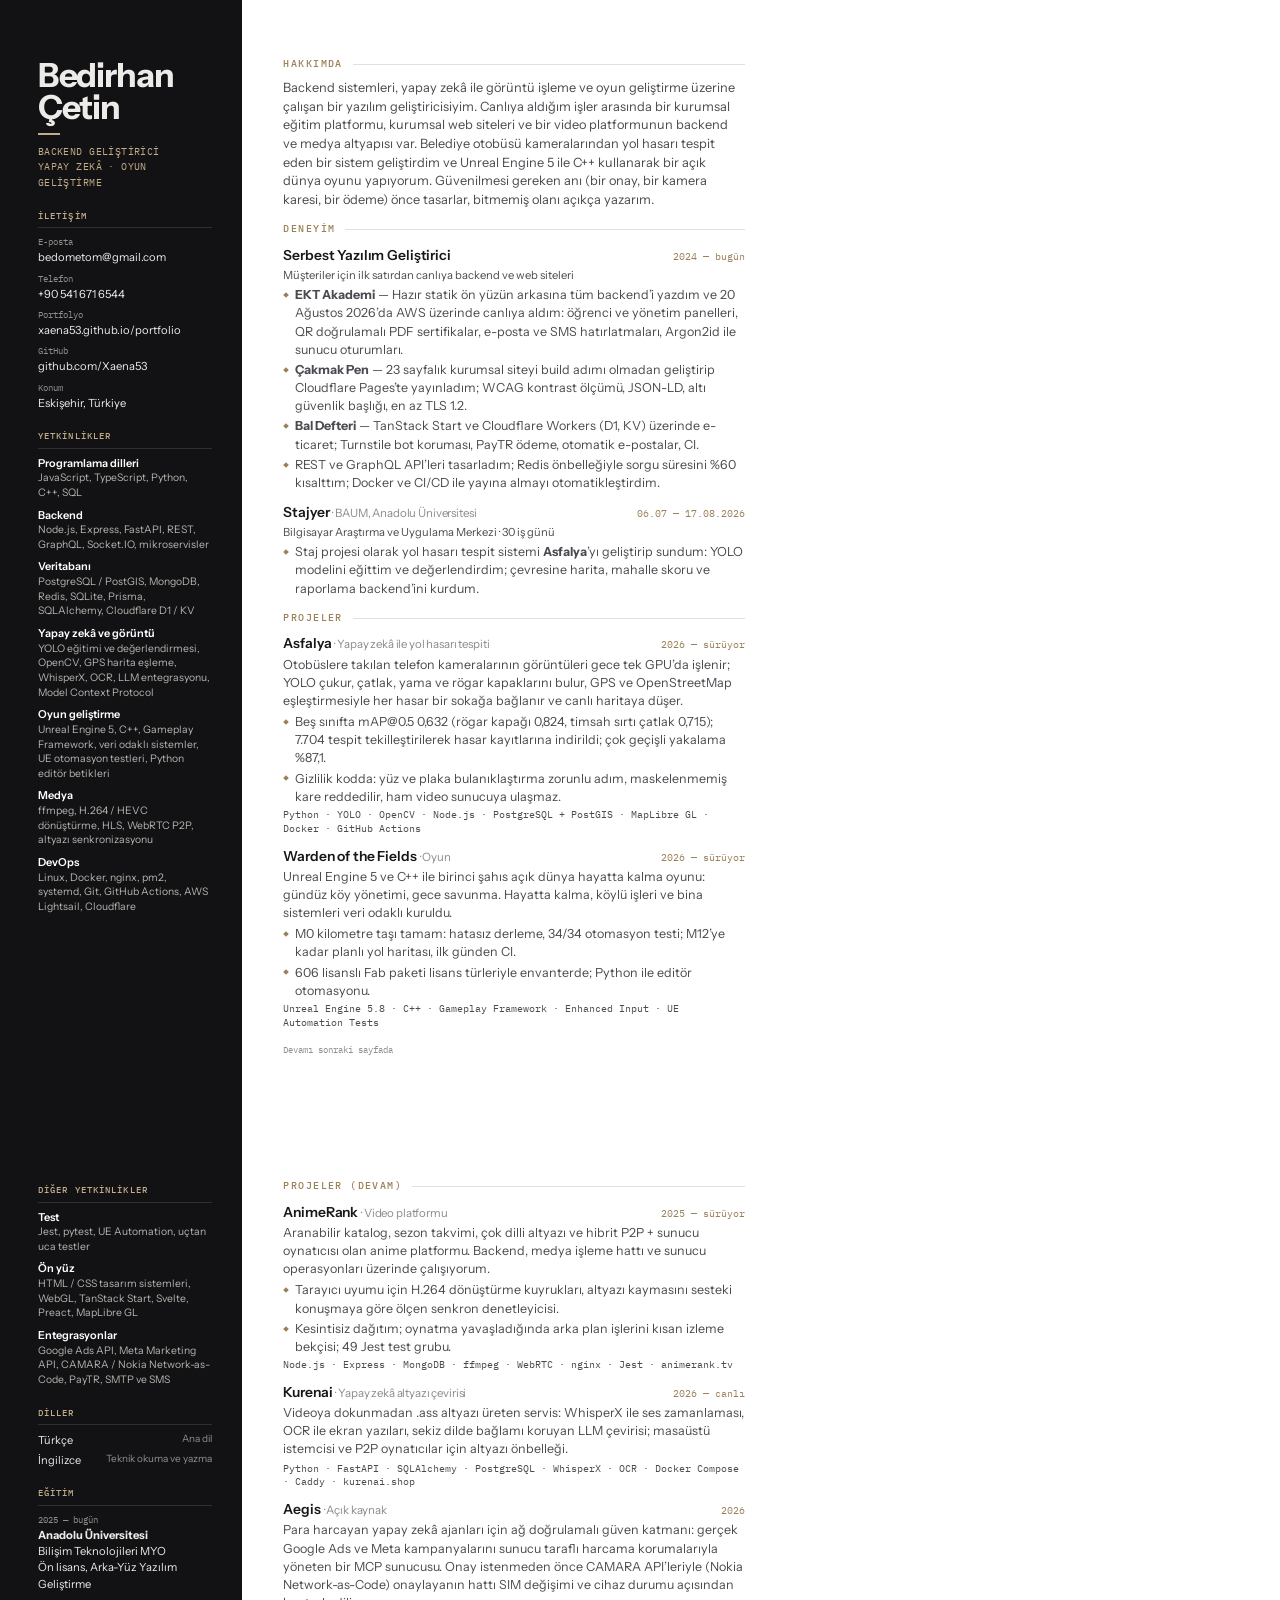
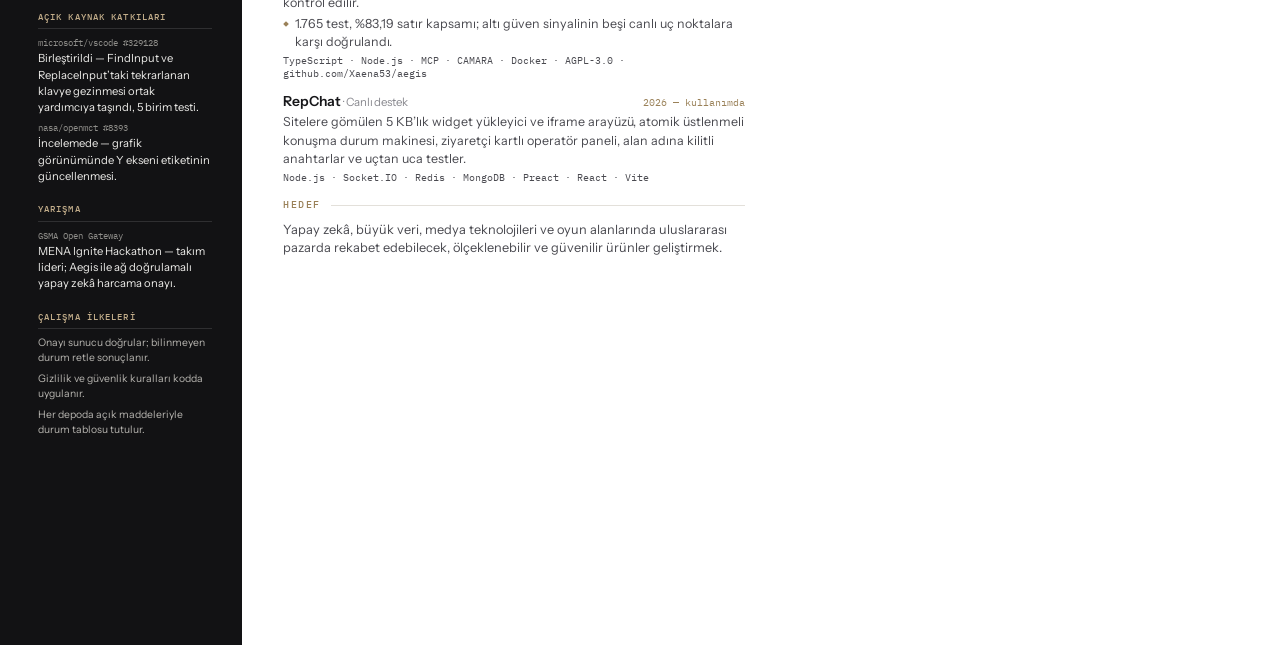
==== cv/cv.html @ b9592bd6 "Project detail dialogs, Asfalya damage lens, WebGL flow background, game dev skills, updated CV Co-A" ====
<!DOCTYPE html>
<html lang="tr">
<head>
<meta charset="utf-8">
<title>Bedirhan Çetin — Özgeçmiş</title>
<link href="https://fonts.googleapis.com/css2?family=IBM+Plex+Mono:wght@400;500&family=Instrument+Sans:wght@400;500;600;700&display=swap" rel="stylesheet">
<style>
  @page { size: A4; margin: 0; }
  :root { --ink: #17171a; --ink2: #4a4a50; --ink3: #8a8a90; --hair: #e3e0da; --side: #121214; --acc: #9a8158; --acc2: #c2ad8a; }
  * { box-sizing: border-box; }
  html, body { margin: 0; background: #fff; color: var(--ink); font-family: "Instrument Sans", system-ui, sans-serif; font-size: 9.4pt; line-height: 1.45; -webkit-print-color-adjust: exact; print-color-adjust: exact; }
  .sayfa { width: 210mm; min-height: 297mm; display: grid; grid-template-columns: 64mm 1fr; page-break-after: always; }
  .sayfa:last-child { page-break-after: auto; }
  aside { background: var(--side); color: #ecebe8; padding: 16mm 8mm 12mm 10mm; }
  main { padding: 15mm 13mm 12mm 11mm; }
  .mono { font-family: "IBM Plex Mono", monospace; }
  .ad { font-size: 25pt; font-weight: 700; letter-spacing: -.035em; line-height: .95; margin: 0; }
  .unvan { margin: 9px 0 0; font-family: "IBM Plex Mono", monospace; font-size: 7.8pt; color: var(--acc2); letter-spacing: .04em; text-transform: uppercase; line-height: 1.5; }
  .unvan::before { content: ""; display: block; width: 22px; height: 2px; background: var(--acc2); margin-bottom: 9px; }
  aside h2 { font-family: "IBM Plex Mono", monospace; font-size: 7pt; font-weight: 500; letter-spacing: .12em; text-transform: uppercase; color: var(--acc2); margin: 18px 0 7px; padding-bottom: 5px; border-bottom: 1px solid rgba(255,255,255,.12); }
  aside dl { margin: 0; } aside dt { font-family: "IBM Plex Mono", monospace; font-size: 6.8pt; color: #8f8e8a; margin-top: 6px; }
  aside dd { margin: 1px 0 0; font-size: 8.4pt; } aside a { color: #ecebe8; text-decoration: none; }
  .yet { margin: 0; padding: 0; list-style: none; }
  .yet li { margin: 0 0 7px; } .yet b { display: block; font-size: 8.2pt; font-weight: 600; color: #fff; }
  .yet span { display: block; font-size: 7.8pt; color: #b7b5b0; line-height: 1.4; }
  .dil { display: flex; justify-content: space-between; font-size: 8.3pt; margin: 4px 0; } .dil span:last-child { color: #8f8e8a; font-size: 7.5pt; }
  main h2 { font-family: "IBM Plex Mono", monospace; font-size: 7.6pt; font-weight: 500; letter-spacing: .14em; text-transform: uppercase; color: var(--acc); margin: 0 0 8px; display: flex; align-items: center; gap: 10px; }
  main h2::after { content: ""; flex: 1; height: 1px; background: var(--hair); }
  section { margin-bottom: 13px; }
  .ozet { font-size: 9.6pt; color: var(--ink2); margin: 0; }
  .is { margin: 0 0 10px; break-inside: avoid; }
  .is__ust { display: flex; justify-content: space-between; align-items: baseline; gap: 10px; }
  .is h3 { margin: 0; font-size: 10.4pt; font-weight: 600; letter-spacing: -.01em; }
  .is h3 small { font-weight: 400; color: var(--ink3); font-size: 8.6pt; }
  .tarih { font-family: "IBM Plex Mono", monospace; font-size: 7.4pt; color: var(--acc); white-space: nowrap; }
  .alt { margin: 1px 0 4px; font-size: 8.4pt; color: var(--ink3); }
  .is p { margin: 2px 0 3px; color: var(--ink2); }
  ul.m { margin: 3px 0 0; padding: 0; list-style: none; }
  ul.m li { position: relative; padding-left: 12px; margin: 0 0 2px; color: var(--ink2); }
  ul.m li::before { content: ""; position: absolute; left: 1px; top: .55em; width: 4px; height: 4px; transform: rotate(45deg); background: var(--acc); }
  .yigin { margin-top: 3px; font-family: "IBM Plex Mono", monospace; font-size: 7.2pt; color: var(--ink3); }
  .kat { display: grid; grid-template-columns: auto 1fr auto; gap: 2px 10px; align-items: baseline; margin: 0 0 6px; }
  .kat b { font-weight: 600; } .kat span { color: var(--ink2); } .rozet { font-family: "IBM Plex Mono", monospace; font-size: 6.8pt; padding: 1px 6px; border-radius: 99px; border: 1px solid var(--hair); color: var(--acc); }
  .alt-not { margin-top: 10px; font-family: "IBM Plex Mono", monospace; font-size: 6.8pt; color: #8f8e8a; }
</style>
</head>
<body>

<!-- SAYFA 1 -->
<div class="sayfa">
  <aside>
    <h1 class="ad">Bedirhan<br>Çetin</h1>
    <p class="unvan">Backend Geliştirici<br>Yapay Zekâ · Oyun Geliştirme</p>

    <h2>İletişim</h2>
    <dl>
      <dt>E-posta</dt><dd><a href="mailto:bedometom@gmail.com">bedometom@gmail.com</a></dd>
      <dt>Telefon</dt><dd>+90 541 671 6544</dd>
      <dt>Portfolyo</dt><dd><a href="https://xaena53.github.io/portfolio/">xaena53.github.io/portfolio</a></dd>
      <dt>GitHub</dt><dd><a href="https://github.com/Xaena53">github.com/Xaena53</a></dd>
      <dt>Konum</dt><dd>Eskişehir, Türkiye</dd>
    </dl>

    <h2>Yetkinlikler</h2>
    <ul class="yet">
      <li><b>Programlama dilleri</b><span>JavaScript, TypeScript, Python, C++, SQL</span></li>
      <li><b>Backend</b><span>Node.js, Express, FastAPI, REST, GraphQL, Socket.IO, mikroservisler</span></li>
      <li><b>Veritabanı</b><span>PostgreSQL / PostGIS, MongoDB, Redis, SQLite, Prisma, SQLAlchemy, Cloudflare D1 / KV</span></li>
      <li><b>Yapay zekâ ve görüntü</b><span>YOLO eğitimi ve değerlendirmesi, OpenCV, GPS harita eşleme, WhisperX, OCR, LLM entegrasyonu, Model Context Protocol</span></li>
      <li><b>Oyun geliştirme</b><span>Unreal Engine 5, C++, Gameplay Framework, veri odaklı sistemler, UE otomasyon testleri, Python editör betikleri</span></li>
      <li><b>Medya</b><span>ffmpeg, H.264 / HEVC dönüştürme, HLS, WebRTC P2P, altyazı senkronizasyonu</span></li>
      <li><b>DevOps</b><span>Linux, Docker, nginx, pm2, systemd, Git, GitHub Actions, AWS Lightsail, Cloudflare</span></li>
    </ul>

  </aside>

  <main>
    <section>
      <h2>Hakkımda</h2>
      <p class="ozet">Backend sistemleri, yapay zekâ ile görüntü işleme ve oyun geliştirme üzerine çalışan bir yazılım geliştiricisiyim. Canlıya aldığım işler arasında bir kurumsal eğitim platformu, kurumsal web siteleri ve bir video platformunun backend ve medya altyapısı var. Belediye otobüsü kameralarından yol hasarı tespit eden bir sistem geliştirdim ve Unreal Engine 5 ile C++ kullanarak bir açık dünya oyunu yapıyorum. Güvenilmesi gereken anı (bir onay, bir kamera karesi, bir ödeme) önce tasarlar, bitmemiş olanı açıkça yazarım.</p>
    </section>

    <section>
      <h2>Deneyim</h2>
      <div class="is">
        <div class="is__ust"><h3>Serbest Yazılım Geliştirici</h3><span class="tarih">2024 — bugün</span></div>
        <p class="alt">Müşteriler için ilk satırdan canlıya backend ve web siteleri</p>
        <ul class="m">
          <li><b>EKT Akademi</b> — Hazır statik ön yüzün arkasına tüm backend’i yazdım ve 20 Ağustos 2026’da AWS üzerinde canlıya aldım: öğrenci ve yönetim panelleri, QR doğrulamalı PDF sertifikalar, e-posta ve SMS hatırlatmaları, Argon2id ile sunucu oturumları.</li>
          <li><b>Çakmak Pen</b> — 23 sayfalık kurumsal siteyi build adımı olmadan geliştirip Cloudflare Pages’te yayınladım; WCAG kontrast ölçümü, JSON-LD, altı güvenlik başlığı, en az TLS 1.2.</li>
          <li><b>Bal Defteri</b> — TanStack Start ve Cloudflare Workers (D1, KV) üzerinde e-ticaret; Turnstile bot koruması, PayTR ödeme, otomatik e-postalar, CI.</li>
          <li>REST ve GraphQL API’leri tasarladım; Redis önbelleğiyle sorgu süresini %60 kısalttım; Docker ve CI/CD ile yayına almayı otomatikleştirdim.</li>
        </ul>
      </div>
      <div class="is">
        <div class="is__ust"><h3>Stajyer <small>· BAUM, Anadolu Üniversitesi</small></h3><span class="tarih">06.07 — 17.08.2026</span></div>
        <p class="alt">Bilgisayar Araştırma ve Uygulama Merkezi · 30 iş günü</p>
        <ul class="m">
          <li>Staj projesi olarak yol hasarı tespit sistemi <b>Asfalya</b>’yı geliştirip sundum: YOLO modelini eğittim ve değerlendirdim; çevresine harita, mahalle skoru ve raporlama backend’ini kurdum.</li>
        </ul>
      </div>
    </section>

    <section>
      <h2>Projeler</h2>
      <div class="is">
        <div class="is__ust"><h3>Asfalya <small>· Yapay zekâ ile yol hasarı tespiti</small></h3><span class="tarih">2026 — sürüyor</span></div>
        <p>Otobüslere takılan telefon kameralarının görüntüleri gece tek GPU’da işlenir; YOLO çukur, çatlak, yama ve rögar kapaklarını bulur, GPS ve OpenStreetMap eşleştirmesiyle her hasar bir sokağa bağlanır ve canlı haritaya düşer.</p>
        <ul class="m">
          <li>Beş sınıfta mAP@0.5 0,632 (rögar kapağı 0,824, timsah sırtı çatlak 0,715); 7.704 tespit tekilleştirilerek hasar kayıtlarına indirildi; çok geçişli yakalama %87,1.</li>
          <li>Gizlilik kodda: yüz ve plaka bulanıklaştırma zorunlu adım, maskelenmemiş kare reddedilir, ham video sunucuya ulaşmaz.</li>
        </ul>
        <p class="yigin">Python · YOLO · OpenCV · Node.js · PostgreSQL + PostGIS · MapLibre GL · Docker · GitHub Actions</p>
      </div>
      <div class="is">
        <div class="is__ust"><h3>Warden of the Fields <small>· Oyun</small></h3><span class="tarih">2026 — sürüyor</span></div>
        <p>Unreal Engine 5 ve C++ ile birinci şahıs açık dünya hayatta kalma oyunu: gündüz köy yönetimi, gece savunma. Hayatta kalma, köylü işleri ve bina sistemleri veri odaklı kuruldu.</p>
        <ul class="m">
          <li>M0 kilometre taşı tamam: hatasız derleme, 34/34 otomasyon testi; M12’ye kadar planlı yol haritası, ilk günden CI.</li>
          <li>606 lisanslı Fab paketi lisans türleriyle envanterde; Python ile editör otomasyonu.</li>
        </ul>
        <p class="yigin">Unreal Engine 5.8 · C++ · Gameplay Framework · Enhanced Input · UE Automation Tests</p>
      </div>
    </section>
    <p class="alt-not">Devamı sonraki sayfada</p>
  </main>
</div>

<!-- SAYFA 2 -->
<div class="sayfa">
  <aside>
    <h2 style="margin-top:0">Diğer yetkinlikler</h2>
    <ul class="yet">
      <li><b>Test</b><span>Jest, pytest, UE Automation, uçtan uca testler</span></li>
      <li><b>Ön yüz</b><span>HTML / CSS tasarım sistemleri, WebGL, TanStack Start, Svelte, Preact, MapLibre GL</span></li>
      <li><b>Entegrasyonlar</b><span>Google Ads API, Meta Marketing API, CAMARA / Nokia Network-as-Code, PayTR, SMTP ve SMS</span></li>
    </ul>

    <h2>Diller</h2>
    <div class="dil"><span>Türkçe</span><span>Ana dil</span></div>
    <div class="dil"><span>İngilizce</span><span>Teknik okuma ve yazma</span></div>

    <h2>Eğitim</h2>
    <dl>
      <dt>2025 — bugün</dt>
      <dd><b>Anadolu Üniversitesi</b><br>Bilişim Teknolojileri MYO<br>Ön lisans, Arka-Yüz Yazılım Geliştirme</dd>
    </dl>

    <h2>Açık kaynak katkıları</h2>
    <dl>
      <dt>microsoft/vscode #329128</dt><dd>Birleştirildi — FindInput ve ReplaceInput’taki tekrarlanan klavye gezinmesi ortak yardımcıya taşındı, 5 birim testi.</dd>
      <dt>nasa/openmct #8393</dt><dd>İncelemede — grafik görünümünde Y ekseni etiketinin güncellenmesi.</dd>
    </dl>

    <h2>Yarışma</h2>
    <dl>
      <dt>GSMA Open Gateway</dt><dd>MENA Ignite Hackathon — takım lideri; Aegis ile ağ doğrulamalı yapay zekâ harcama onayı.</dd>
    </dl>

    <h2>Çalışma ilkeleri</h2>
    <ul class="yet">
      <li><span>Onayı sunucu doğrular; bilinmeyen durum retle sonuçlanır.</span></li>
      <li><span>Gizlilik ve güvenlik kuralları kodda uygulanır.</span></li>
      <li><span>Her depoda açık maddeleriyle durum tablosu tutulur.</span></li>
    </ul>
  </aside>

  <main>
    <section>
      <h2>Projeler (devam)</h2>
      <div class="is">
        <div class="is__ust"><h3>AnimeRank <small>· Video platformu</small></h3><span class="tarih">2025 — sürüyor</span></div>
        <p>Aranabilir katalog, sezon takvimi, çok dilli altyazı ve hibrit P2P + sunucu oynatıcısı olan anime platformu. Backend, medya işleme hattı ve sunucu operasyonları üzerinde çalışıyorum.</p>
        <ul class="m">
          <li>Tarayıcı uyumu için H.264 dönüştürme kuyrukları, altyazı kaymasını sesteki konuşmaya göre ölçen senkron denetleyicisi.</li>
          <li>Kesintisiz dağıtım; oynatma yavaşladığında arka plan işlerini kısan izleme bekçisi; 49 Jest test grubu.</li>
        </ul>
        <p class="yigin">Node.js · Express · MongoDB · ffmpeg · WebRTC · nginx · Jest · animerank.tv</p>
      </div>
      <div class="is">
        <div class="is__ust"><h3>Kurenai <small>· Yapay zekâ altyazı çevirisi</small></h3><span class="tarih">2026 — canlı</span></div>
        <p>Videoya dokunmadan .ass altyazı üreten servis: WhisperX ile ses zamanlaması, OCR ile ekran yazıları, sekiz dilde bağlamı koruyan LLM çevirisi; masaüstü istemcisi ve P2P oynatıcılar için altyazı önbelleği.</p>
        <p class="yigin">Python · FastAPI · SQLAlchemy · PostgreSQL · WhisperX · OCR · Docker Compose · Caddy · kurenai.shop</p>
      </div>
      <div class="is">
        <div class="is__ust"><h3>Aegis <small>· Açık kaynak</small></h3><span class="tarih">2026</span></div>
        <p>Para harcayan yapay zekâ ajanları için ağ doğrulamalı güven katmanı: gerçek Google Ads ve Meta kampanyalarını sunucu taraflı harcama korumalarıyla yöneten bir MCP sunucusu. Onay istenmeden önce CAMARA API’leriyle (Nokia Network-as-Code) onaylayanın hattı SIM değişimi ve cihaz durumu açısından kontrol edilir.</p>
        <ul class="m"><li>1.765 test, %83,19 satır kapsamı; altı güven sinyalinin beşi canlı uç noktalara karşı doğrulandı.</li></ul>
        <p class="yigin">TypeScript · Node.js · MCP · CAMARA · Docker · AGPL-3.0 · github.com/Xaena53/aegis</p>
      </div>
      <div class="is">
        <div class="is__ust"><h3>RepChat <small>· Canlı destek</small></h3><span class="tarih">2026 — kullanımda</span></div>
        <p>Sitelere gömülen 5 KB’lık widget yükleyici ve iframe arayüzü, atomik üstlenmeli konuşma durum makinesi, ziyaretçi kartlı operatör paneli, alan adına kilitli anahtarlar ve uçtan uca testler.</p>
        <p class="yigin">Node.js · Socket.IO · Redis · MongoDB · Preact · React · Vite</p>
      </div>
    </section>

    <section>
      <h2>Hedef</h2>
      <p class="ozet">Yapay zekâ, büyük veri, medya teknolojileri ve oyun alanlarında uluslararası pazarda rekabet edebilecek, ölçeklenebilir ve güvenilir ürünler geliştirmek.</p>
    </section>
  </main>
</div>
</body>
</html>
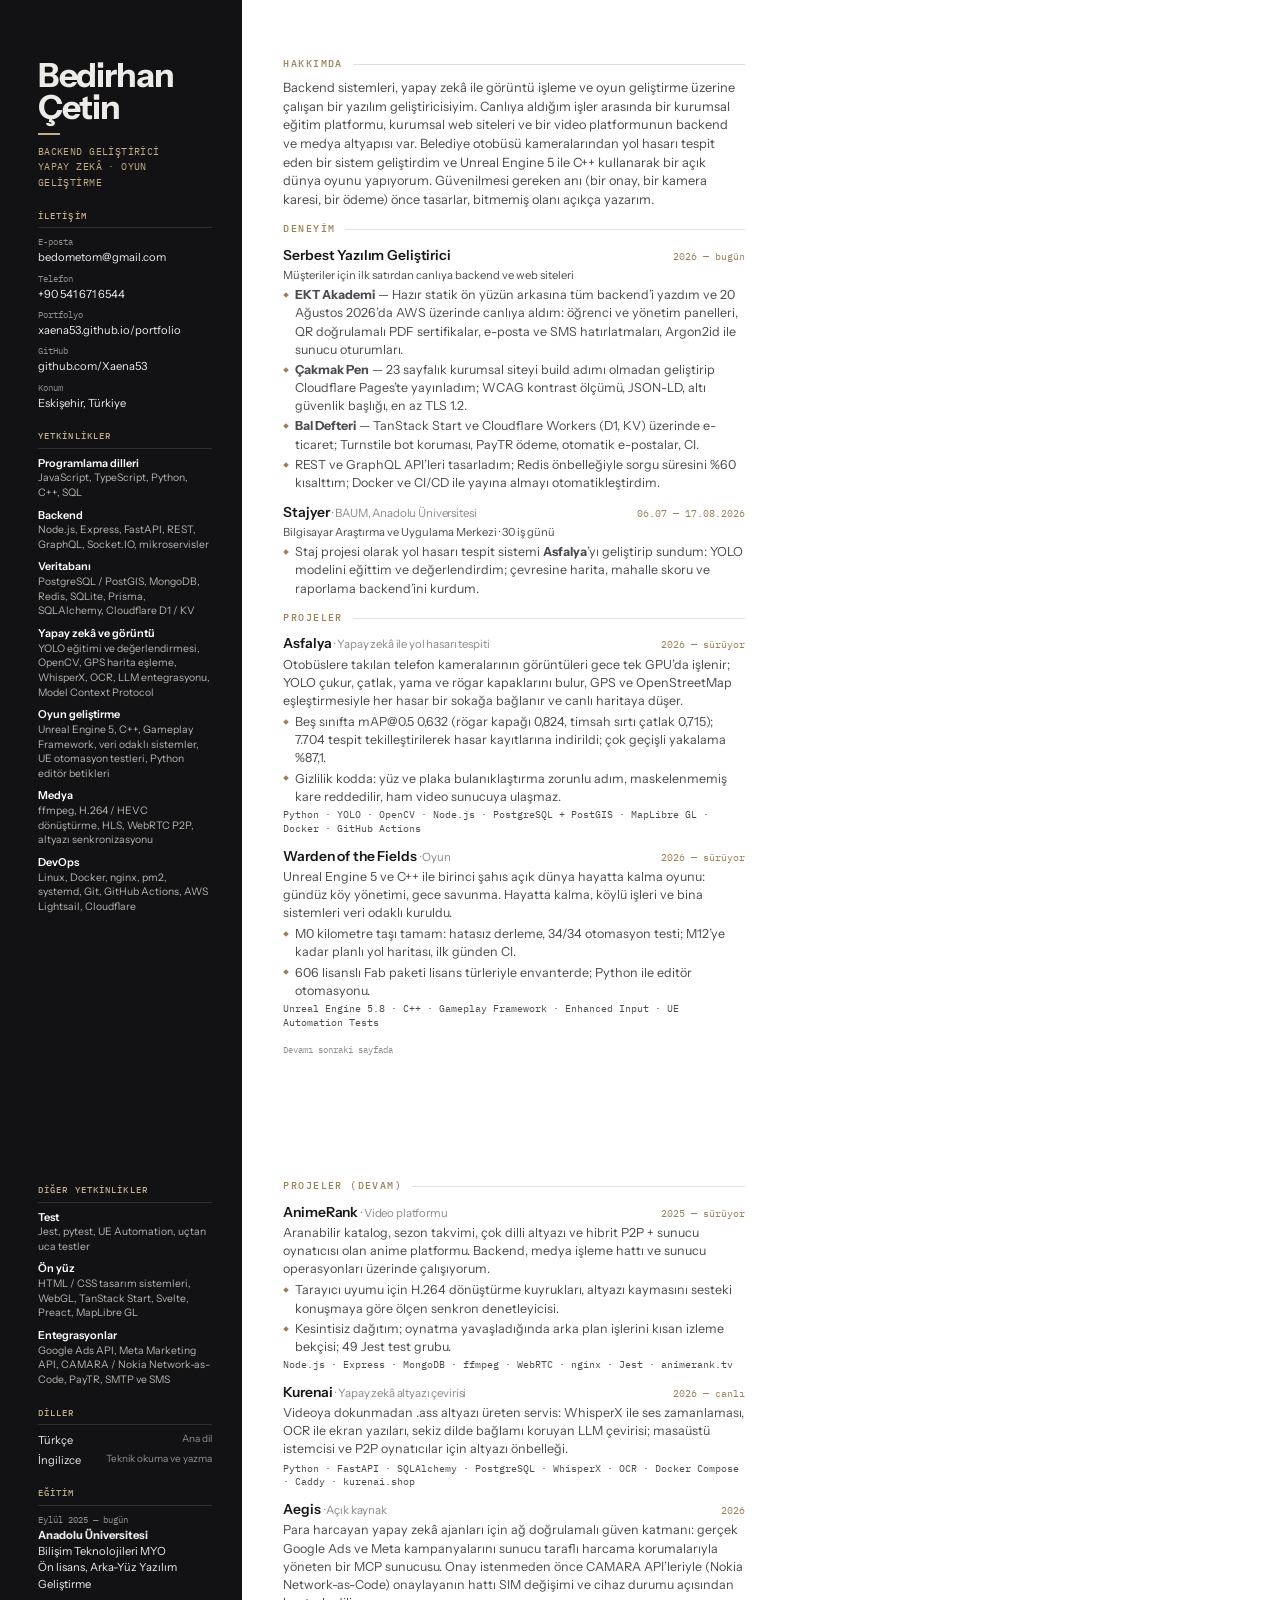
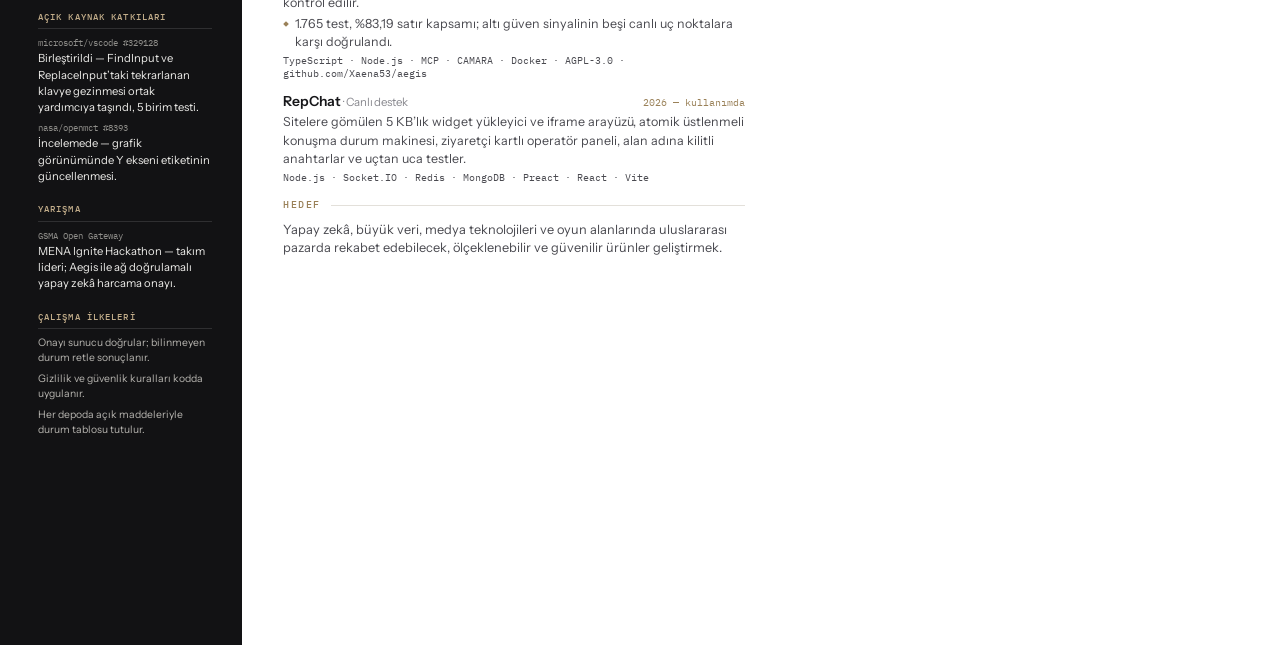
==== commit c6f224f9: "Real player screenshot, phone mockups for all live sites, brand-logo skills orbit, sharper Warden im" ====
--- a/cv/cv.html
+++ b/cv/cv.html
@@ -83,7 +83,7 @@
     <section>
       <h2>Deneyim</h2>
       <div class="is">
-        <div class="is__ust"><h3>Serbest Yazılım Geliştirici</h3><span class="tarih">2024 — bugün</span></div>
+        <div class="is__ust"><h3>Serbest Yazılım Geliştirici</h3><span class="tarih">2026 — bugün</span></div>
         <p class="alt">Müşteriler için ilk satırdan canlıya backend ve web siteleri</p>
         <ul class="m">
           <li><b>EKT Akademi</b> — Hazır statik ön yüzün arkasına tüm backend’i yazdım ve 20 Ağustos 2026’da AWS üzerinde canlıya aldım: öğrenci ve yönetim panelleri, QR doğrulamalı PDF sertifikalar, e-posta ve SMS hatırlatmaları, Argon2id ile sunucu oturumları.</li>
@@ -142,7 +142,7 @@
 
     <h2>Eğitim</h2>
     <dl>
-      <dt>2025 — bugün</dt>
+      <dt>Eylül 2025 — bugün</dt>
       <dd><b>Anadolu Üniversitesi</b><br>Bilişim Teknolojileri MYO<br>Ön lisans, Arka-Yüz Yazılım Geliştirme</dd>
     </dl>
 
